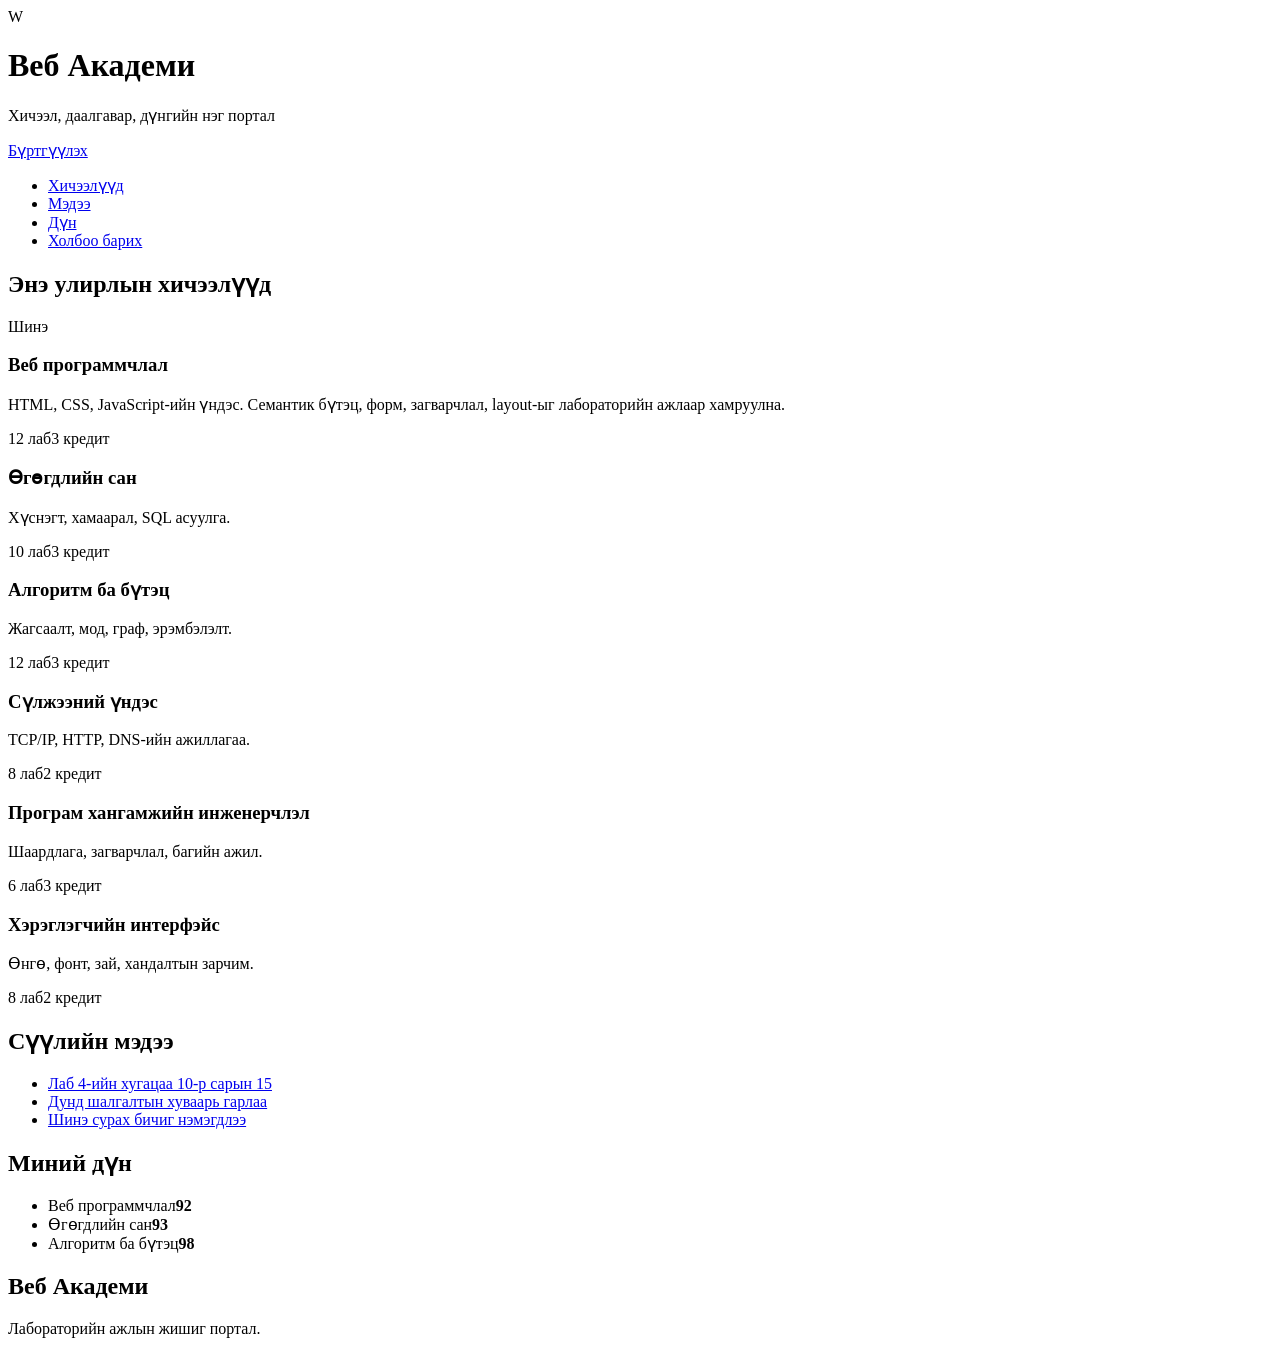
==== index.html @ 2c759588 "lab4" ====
<!DOCTYPE html>
<html lang="mn">
<head>
<meta charset="UTF-8">
<meta name="viewport" content="width=device-width, initial-scale=1">
<title>Веб Академи — Хичээлийн портал</title>
<link rel="preconnect" href="https://fonts.googleapis.com">
<link rel="preconnect" href="https://fonts.gstatic.com" crossorigin>
<link href="https://fonts.googleapis.com/css2?family=Manrope:wght@400;500;700;800&display=swap" rel="stylesheet">
<link rel="stylesheet" href="lab4.css">
</head>
<body>

<!-- HEADER: Flexbox -->
<header class="site-header">
  <div class="header-inner">
    <div class="brand">
      <span class="brand-mark">W</span>
      <div>
        <h1 class="brand-name">Веб Академи</h1>
        <p class="brand-tagline">Хичээл, даалгавар, дүнгийн нэг портал</p>
      </div>
    </div>
    <a class="btn" href="#burtgel">Бүртгүүлэх</a>
  </div>
</header>

<!-- NAVIGATION: Flexbox -->
<nav class="site-nav" aria-label="Үндсэн цэс">
  <ul class="nav-list">
    <li><a class="nav-link is-active" href="#hicheel">Хичээлүүд</a></li>
    <li><a class="nav-link" href="#medee">Мэдээ</a></li>
    <li><a class="nav-link" href="#dun">Дүн</a></li>
    <li class="nav-spacer"><a class="nav-link" href="#holboo">Холбоо барих</a></li>
  </ul>
</nav>

<!-- PAGE: Grid (main + sidebar) -->
<div class="page">

  <main class="content">
    <h2 class="section-title" id="hicheel">Энэ улирлын хичээлүүд</h2>

    <!-- CARD GRID: 3 багана -->
    <div class="card-grid">

      <article class="card card-featured">
        <span class="tag">Шинэ</span>
        <h3 class="card-title">Веб программчлал</h3>
        <p class="card-text">HTML, CSS, JavaScript-ийн үндэс. Семантик бүтэц, форм, загварчлал, layout-ыг лабораторийн ажлаар хамруулна.</p>
        <footer class="card-meta"><span>12 лаб</span><span>3 кредит</span></footer>
      </article>

      <article class="card">
        <h3 class="card-title">Өгөгдлийн сан</h3>
        <p class="card-text">Хүснэгт, хамаарал, SQL асуулга.</p>
        <footer class="card-meta"><span>10 лаб</span><span>3 кредит</span></footer>
      </article>

      <article class="card">
        <h3 class="card-title">Алгоритм ба бүтэц</h3>
        <p class="card-text">Жагсаалт, мод, граф, эрэмбэлэлт.</p>
        <footer class="card-meta"><span>12 лаб</span><span>3 кредит</span></footer>
      </article>

      <article class="card">
        <h3 class="card-title">Сүлжээний үндэс</h3>
        <p class="card-text">TCP/IP, HTTP, DNS-ийн ажиллагаа.</p>
        <footer class="card-meta"><span>8 лаб</span><span>2 кредит</span></footer>
      </article>

      <article class="card">
        <h3 class="card-title">Програм хангамжийн инженерчлэл</h3>
        <p class="card-text">Шаардлага, загварчлал, багийн ажил.</p>
        <footer class="card-meta"><span>6 лаб</span><span>3 кредит</span></footer>
      </article>

      <article class="card">
        <h3 class="card-title">Хэрэглэгчийн интерфэйс</h3>
        <p class="card-text">Өнгө, фонт, зай, хандалтын зарчим.</p>
        <footer class="card-meta"><span>8 лаб</span><span>2 кредит</span></footer>
      </article>

    </div>
  </main>

  <aside class="sidebar" aria-label="Нэмэлт мэдээлэл">
    <section class="widget" id="medee">
      <h2 class="widget-title">Сүүлийн мэдээ</h2>
      <ul class="widget-list">
        <li><a href="#">Лаб 4-ийн хугацаа 10-р сарын 15</a></li>
        <li><a href="#">Дунд шалгалтын хуваарь гарлаа</a></li>
        <li><a href="#">Шинэ сурах бичиг нэмэгдлээ</a></li>
      </ul>
    </section>

    <section class="widget" id="dun">
      <h2 class="widget-title">Миний дүн</h2>
      <ul class="widget-list">
        <li class="grade-row"><span>Веб программчлал</span><strong>92</strong></li>
        <li class="grade-row"><span>Өгөгдлийн сан</span><strong>93</strong></li>
        <li class="grade-row"><span>Алгоритм ба бүтэц</span><strong>98</strong></li>
      </ul>
    </section>
  </aside>

</div>

<!-- FOOTER: Grid -->
<footer class="site-footer" id="holboo">
  <div class="footer-inner">
    <section>
      <h2 class="footer-title">Веб Академи</h2>
      <p>Лабораторийн ажлын жишиг портал.</p>
    </section>
    <section>
      <h2
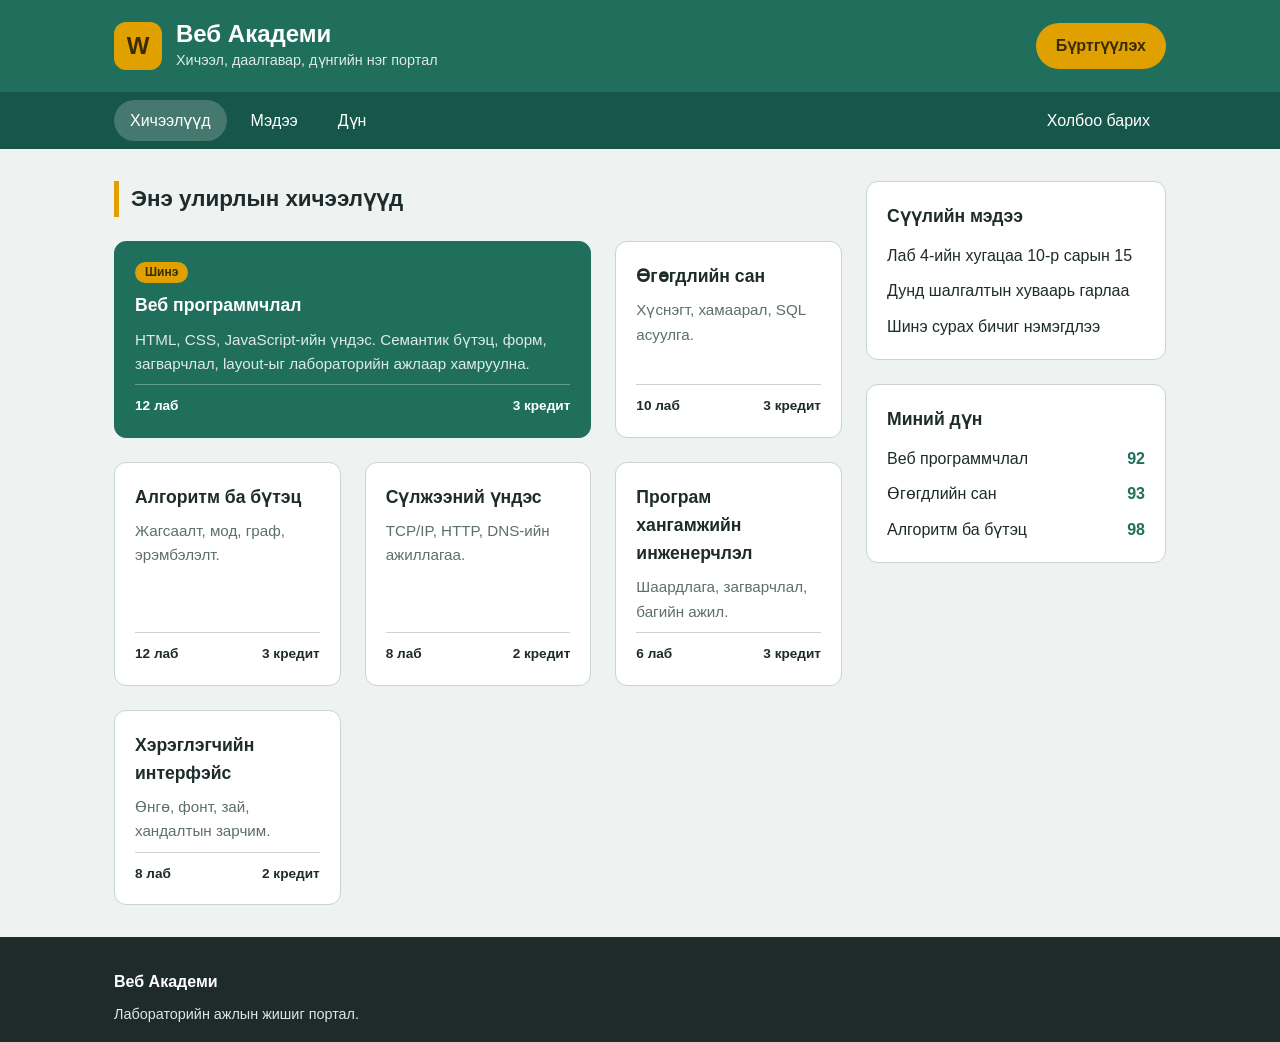
==== commit 70b7164b: "Replace lab4.css with style.css in index.html" ====
--- a/index.html
+++ b/index.html
@@ -7,7 +7,7 @@
 <link rel="preconnect" href="https://fonts.googleapis.com">
 <link rel="preconnect" href="https://fonts.gstatic.com" crossorigin>
 <link href="https://fonts.googleapis.com/css2?family=Manrope:wght@400;500;700;800&display=swap" rel="stylesheet">
-<link rel="stylesheet" href="lab4.css">
+<link rel="stylesheet" href="style.css">
 </head>
 <body>
 
@@ -114,4 +114,4 @@
       <p>Лабораторийн ажлын жишиг портал.</p>
     </section>
     <section>
-      <h2+      <h2
--- a/style.css
+++ b/style.css
@@ -0,0 +1,248 @@
+:root {
+  --ink: #1d2b2a;
+  --muted: #5d6f6c;
+  --bg: #eef2f1;
+  --surface: #ffffff;
+  --border: #c9d4d1;
+  --primary: #1f6f5c;
+  --primary-dark: #17564a;
+  --accent: #e0a100;
+  --radius: 12px;
+  --gap: 24px;
+}
+
+* { box-sizing: border-box; }
+
+body {
+  margin: 0;
+  font-family: "Manrope", Arial, sans-serif;
+  line-height: 1.6;
+  color: var(--ink);
+  background: var(--bg);
+}
+
+a { color: inherit; }
+
+/* ---------- HEADER (Flexbox) ---------- */
+.site-header {
+  background: var(--primary);
+  color: #fff;
+}
+
+.header-inner {
+  display: flex;
+  justify-content: space-between;
+  align-items: center;
+  gap: var(--gap);
+  max-width: 1100px;
+  margin: 0 auto;
+  padding: 20px var(--gap);
+}
+
+.brand {
+  display: flex;
+  align-items: center;
+  gap: 14px;
+}
+
+.brand-mark {
+  display: flex;
+  justify-content: center;
+  align-items: center;
+  width: 48px;
+  height: 48px;
+  font-size: 1.5rem;
+  font-weight: 800;
+  color: #3a2c00;
+  background: var(--accent);
+  border-radius: 12px;
+}
+
+.brand-name { margin: 0; font-size: 1.5rem; font-weight: 800; line-height: 1.2; }
+.brand-tagline { margin: 0; font-size: 0.9rem; opacity: 0.85; }
+
+.btn {
+  padding: 10px 20px;
+  font-weight: 700;
+  text-decoration: none;
+  color: #3a2c00;
+  background: var(--accent);
+  border-radius: 999px;
+}
+
+/* ---------- NAVIGATION (Flexbox) ---------- */
+.site-nav { background: var(--primary-dark); }
+
+.nav-list {
+  display: flex;
+  justify-content: flex-start;
+  align-items: center;
+  gap: 8px;
+  max-width: 1100px;
+  margin: 0 auto;
+  padding: 8px var(--gap);
+  list-style: none;
+}
+
+.nav-spacer { margin-left: auto; }
+
+.nav-link {
+  display: block;
+  padding: 8px 16px;
+  color: #fff;
+  text-decoration: none;
+  border-radius: 999px;
+}
+
+.nav-link:hover,
+.nav-link:focus-visible,
+.nav-link.is-active { background: rgba(255, 255, 255, 0.2); }
+
+/* ---------- PAGE: Grid (main + sidebar) ---------- */
+.page {
+  display: grid;
+  grid-template-columns: 1fr 300px;
+  gap: var(--gap);
+  align-items: start;
+  max-width: 1100px;
+  margin: 0 auto;
+  padding: 32px var(--gap);
+}
+
+.section-title {
+  margin: 0 0 var(--gap);
+  padding-left: 12px;
+  font-size: 1.4rem;
+  border-left: 5px solid var(--accent);
+}
+
+/* ---------- CARD GRID: 3 багана ---------- */
+.card-grid {
+  display: grid;
+  grid-template-columns: repeat(3, 1fr);
+  gap: var(--gap);
+}
+
+.card {
+  display: flex;
+  flex-direction: column;
+  gap: 8px;
+  padding: 20px;
+  background: var(--surface);
+  border: 1px solid var(--border);
+  border-radius: var(--radius);
+}
+
+.card-featured {
+  grid-column: span 2;
+  color: #fff;
+  background: var(--primary);
+  border-color: var(--primary);
+}
+
+.card-title { margin: 0; font-size: 1.1rem; }
+.card-text { margin: 0; flex-grow: 1; font-size: 0.95rem; color: var(--muted); }
+.card-featured .card-text { color: rgba(255, 255, 255, 0.85); }
+
+.card-meta {
+  display: flex;
+  justify-content: space-between;
+  padding-top: 10px;
+  font-size: 0.85rem;
+  font-weight: 700;
+  border-top: 1px solid var(--border);
+}
+
+.card-featured .card-meta { border-color: rgba(255, 255, 255, 0.3); }
+
+.tag {
+  align-self: flex-start;
+  padding: 1px 10px;
+  font-size: 0.75rem;
+  font-weight: 700;
+  color: #3a2c00;
+  background: var(--accent);
+  border-radius: 999px;
+}
+
+/* ---------- SIDEBAR ---------- */
+.sidebar {
+  display: flex;
+  flex-direction: column;
+  gap: var(--gap);
+}
+
+.widget {
+  padding: 20px;
+  background: var(--surface);
+  border: 1px solid var(--border);
+  border-radius: var(--radius);
+}
+
+.widget-title { margin: 0 0 12px; font-size: 1.1rem; }
+
+.widget-list {
+  display: flex;
+  flex-direction: column;
+  gap: 10px;
+  margin: 0;
+  padding: 0;
+  list-style: none;
+}
+
+.widget-list a { text-decoration: none; }
+.widget-list a:hover { color: var(--primary); text-decoration: underline; }
+
+.grade-row {
+  display: flex;
+  justify-content: space-between;
+  align-items: center;
+  gap: 12px;
+}
+
+.grade-row strong { color: var(--primary); }
+
+/* ---------- FOOTER (Grid) ---------- */
+.site-footer {
+  color: #dbe7e4;
+  background: var(--ink);
+}
+
+.footer-inner {
+  display: grid;
+  grid-template-columns: repeat(3, 1fr);
+  gap: var(--gap);
+  max-width: 1100px;
+  margin: 0 auto;
+  padding: 32px var(--gap) 16px;
+}
+
+.footer-title { margin: 0 0 8px; font-size: 1rem; color: #fff; }
+.site-footer p { margin: 0; font-size: 0.9rem; }
+.site-footer a { text-decoration: none; }
+.site-footer a:hover { text-decoration: underline; }
+
+.copyright {
+  padding: 16px var(--gap);
+  text-align: center;
+  border-top: 1px solid rgba(255, 255, 255, 0.15);
+}
+
+/* ---------- RESPONSIVE ---------- */
+@media (max-width: 900px) {
+  .page { grid-template-columns: 1fr; }
+  .sidebar { flex-direction: row; }
+  .sidebar .widget { flex: 1; }
+  .card-grid { grid-template-columns: repeat(2, 1fr); }
+  .card-featured { grid-column: span 2; }
+}
+
+@media (max-width: 600px) {
+  .header-inner { flex-direction: column; text-align: center; }
+  .nav-list { flex-wrap: wrap; justify-content: center; }
+  .nav-spacer { margin-left: 0; }
+  .sidebar { flex-direction: column; }
+  .card-grid { grid-template-columns: 1fr; }
+  .card-featured { grid-column: auto; }
+  .footer-inner { grid-template-columns: 1fr; }
+}
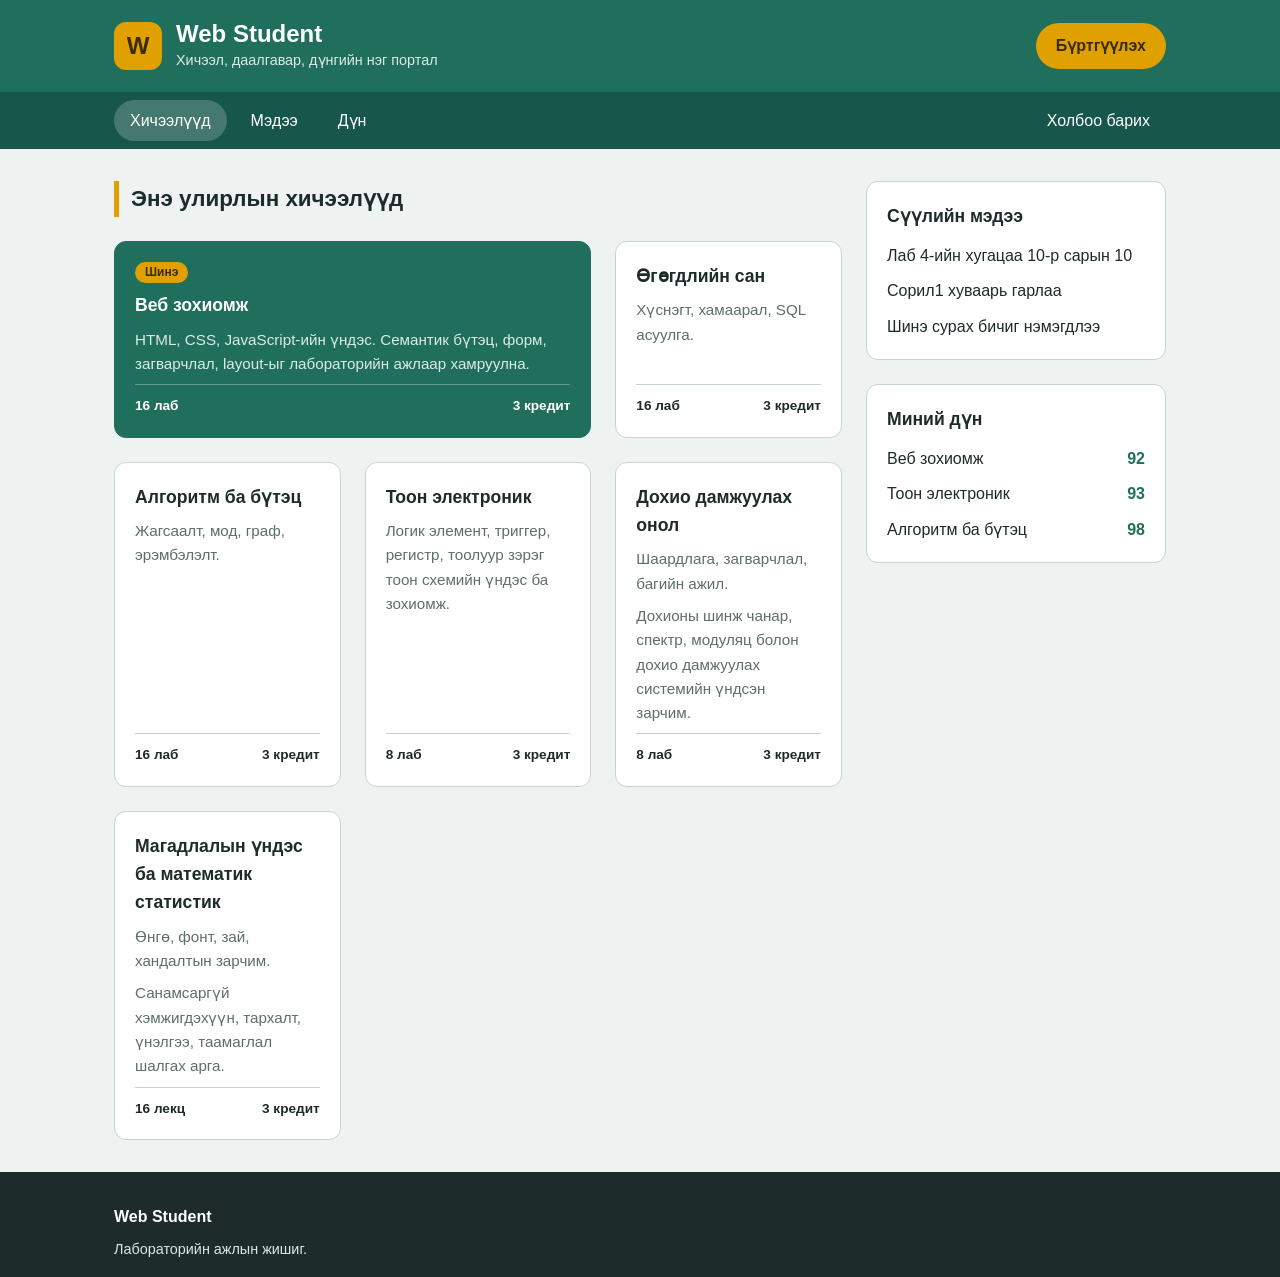
==== commit 699bb05b: "Update index.html" ====
--- a/index.html
+++ b/index.html
@@ -3,7 +3,7 @@
 <head>
 <meta charset="UTF-8">
 <meta name="viewport" content="width=device-width, initial-scale=1">
-<title>Веб Академи — Хичээлийн портал</title>
+<title>My web</title>
 <link rel="preconnect" href="https://fonts.googleapis.com">
 <link rel="preconnect" href="https://fonts.gstatic.com" crossorigin>
 <link href="https://fonts.googleapis.com/css2?family=Manrope:wght@400;500;700;800&display=swap" rel="stylesheet">
@@ -17,7 +17,7 @@
     <div class="brand">
       <span class="brand-mark">W</span>
       <div>
-        <h1 class="brand-name">Веб Академи</h1>
+        <h1 class="brand-name">Web Student</h1>
         <p class="brand-tagline">Хичээл, даалгавар, дүнгийн нэг портал</p>
       </div>
     </div>
@@ -46,39 +46,43 @@
 
       <article class="card card-featured">
         <span class="tag">Шинэ</span>
-        <h3 class="card-title">Веб программчлал</h3>
+        <h3 class="card-title">Веб зохиомж</h3>
         <p class="card-text">HTML, CSS, JavaScript-ийн үндэс. Семантик бүтэц, форм, загварчлал, layout-ыг лабораторийн ажлаар хамруулна.</p>
-        <footer class="card-meta"><span>12 лаб</span><span>3 кредит</span></footer>
+        <footer class="card-meta"><span>16 лаб</span><span>3 кредит</span></footer>
       </article>
 
       <article class="card">
         <h3 class="card-title">Өгөгдлийн сан</h3>
         <p class="card-text">Хүснэгт, хамаарал, SQL асуулга.</p>
-        <footer class="card-meta"><span>10 лаб</span><span>3 кредит</span></footer>
+        <footer class="card-meta"><span>16 лаб</span><span>3 кредит</span></footer>
       </article>
 
       <article class="card">
         <h3 class="card-title">Алгоритм ба бүтэц</h3>
         <p class="card-text">Жагсаалт, мод, граф, эрэмбэлэлт.</p>
-        <footer class="card-meta"><span>12 лаб</span><span>3 кредит</span></footer>
+        <footer class="card-meta"><span>16 лаб</span><span>3 кредит</span></footer>
       </article>
 
       <article class="card">
-        <h3 class="card-title">Сүлжээний үндэс</h3>
-        <p class="card-text">TCP/IP, HTTP, DNS-ийн ажиллагаа.</p>
-        <footer class="card-meta"><span>8 лаб</span><span>2 кредит</span></footer>
+        <h3 class="card-title">Тоон электроник</h3>
+        <p class="card-text">Логик элемент, триггер, регистр, тоолуур зэрэг тоон схемийн үндэс ба зохиомж.</p>
+        <footer class="card-meta"><span>8 лаб</span><span>3 кредит</span></footer>
       </article>
 
       <article class="card">
-        <h3 class="card-title">Програм хангамжийн инженерчлэл</h3>
+        <h3 class="card-title">Дохио дамжуулах онол</h3>
         <p class="card-text">Шаардлага, загварчлал, багийн ажил.</p>
-        <footer class="card-meta"><span>6 лаб</span><span>3 кредит</span></footer>
+        <p class="card-text">Дохионы шинж чанар, спектр, модуляц болон дохио дамжуулах системийн үндсэн зарчим.</p>
+                <footer class="card-meta"><span>8 лаб</span><span>3 кредит</span></footer>
+
       </article>
 
       <article class="card">
-        <h3 class="card-title">Хэрэглэгчийн интерфэйс</h3>
+        <h3 class="card-title">Магадлалын үндэс ба математик статистик</h3>
         <p class="card-text">Өнгө, фонт, зай, хандалтын зарчим.</p>
-        <footer class="card-meta"><span>8 лаб</span><span>2 кредит</span></footer>
+        <p class="card-text">Санамсаргүй хэмжигдэхүүн, тархалт, үнэлгээ, таамаглал шалгах арга.</p>
+                <footer class="card-meta"><span>16 лекц</span><span>3 кредит</span></footer>
+
       </article>
 
     </div>
@@ -88,8 +92,8 @@
     <section class="widget" id="medee">
       <h2 class="widget-title">Сүүлийн мэдээ</h2>
       <ul class="widget-list">
-        <li><a href="#">Лаб 4-ийн хугацаа 10-р сарын 15</a></li>
-        <li><a href="#">Дунд шалгалтын хуваарь гарлаа</a></li>
+        <li><a href="#">Лаб 4-ийн хугацаа 10-р сарын 10</a></li>
+        <li><a href="#">Сорил1 хуваарь гарлаа</a></li>
         <li><a href="#">Шинэ сурах бичиг нэмэгдлээ</a></li>
       </ul>
     </section>
@@ -97,8 +101,8 @@
     <section class="widget" id="dun">
       <h2 class="widget-title">Миний дүн</h2>
       <ul class="widget-list">
-        <li class="grade-row"><span>Веб программчлал</span><strong>92</strong></li>
-        <li class="grade-row"><span>Өгөгдлийн сан</span><strong>93</strong></li>
+        <li class="grade-row"><span>Веб зохиомж</span><strong>92</strong></li>
+        <li class="grade-row"><span>Тоон электроник</span><strong>93</strong></li>
         <li class="grade-row"><span>Алгоритм ба бүтэц</span><strong>98</strong></li>
       </ul>
     </section>
@@ -110,8 +114,8 @@
 <footer class="site-footer" id="holboo">
   <div class="footer-inner">
     <section>
-      <h2 class="footer-title">Веб Академи</h2>
-      <p>Лабораторийн ажлын жишиг портал.</p>
+      <h2 class="footer-title">Web Student</h2>
+      <p>Лабораторийн ажлын жишиг.</p>
     </section>
     <section>
       <h2
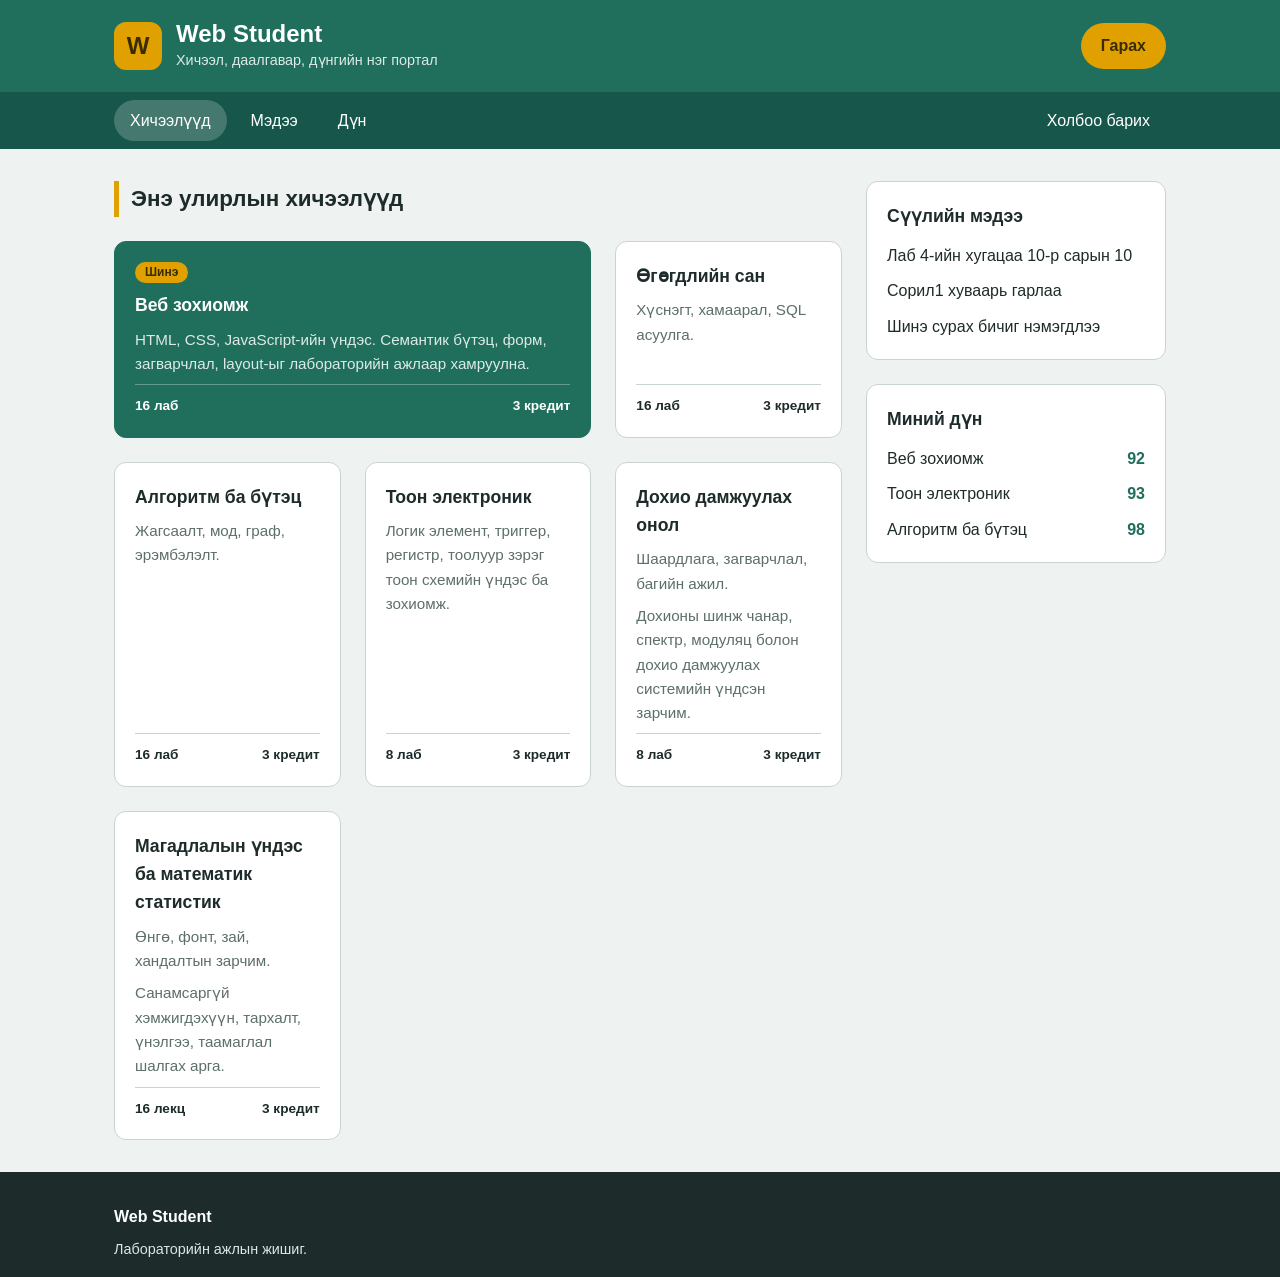
==== commit afc66c9e: "Change button text from 'Бүртгүүлэх' to 'Гарах'" ====
--- a/index.html
+++ b/index.html
@@ -21,7 +21,7 @@
         <p class="brand-tagline">Хичээл, даалгавар, дүнгийн нэг портал</p>
       </div>
     </div>
-    <a class="btn" href="#burtgel">Бүртгүүлэх</a>
+    <a class="btn" href="#burtgel">Гарах</a>
   </div>
 </header>
 
